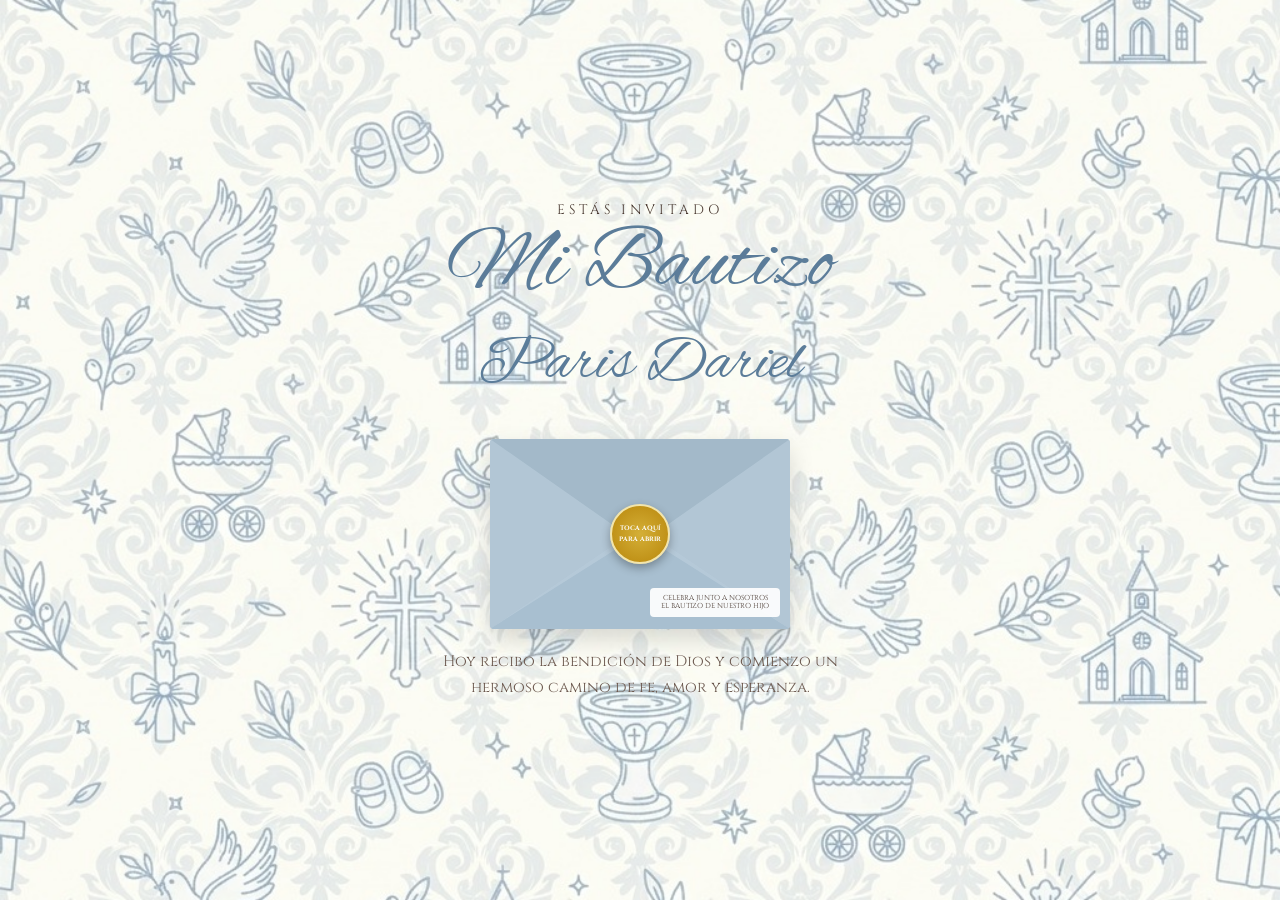
==== index.html @ 22ecd590 "Img" ====
<!DOCTYPE html>
<html lang="es">

<head>
    <meta charset="UTF-8">
    <meta name="viewport" content="width=device-width, initial-scale=1.0">

    <title>Invitación Bautizo - Paris Dariel</title>

    <link rel="stylesheet" href="https://unpkg.com/aos@next/dist/aos.css">

    <link rel="stylesheet" href="css/style.css">

    <link href="https://fonts.googleapis.com/css2?family=Alex+Brush&family=Cinzel:wght@400;600&display=swap"
        rel="stylesheet">
</head>

<body>

    <!-- PORTADA: SOBRE CERRADO EN CÓDIGO CSS -->
    <section id="pantalla-sobre" class="portada">

        <div class="contenedor-portada-cerrada">

            <p class="pequeno">
                ESTÁS INVITADO
            </p>

            <h1 class="titulo-script-lg">
                Mi Bautizo
            </h1>

            <h2 class="nombre-bebe-script">
                Paris Dariel
            </h2>

            <div class="sobre-css-container">

                <div class="sobre-cerrado-css">

                    <div class="solapa-superior-cerrada"></div>
                    <div class="solapa-izquierda"></div>
                    <div class="solapa-derecha"></div>
                    <div class="solapa-inferior"></div>

                    <div id="btnAbrirSello" class="sello-cera-css">

                        <span class="texto-sello">
                            TOCA AQUÍ<br>
                            PARA ABRIR
                        </span>

                    </div>

                    <div class="tarjeta-mensaje-mini">

                        <p>
                            CELEBRA JUNTO A NOSOTROS EL BAUTIZO DE NUESTRO HIJO
                        </p>

                    </div>

                </div>

            </div>

            <p class="frase">
                Hoy recibo la bendición de Dios y comienzo un hermoso camino de fe,
                amor y esperanza.
            </p>

        </div>

    </section>


    <!-- BOTONES FLOTANTES -->
    <div id="botones-flotantes" class="flotantes-container oculto">

        <button id="btnPlayFlotante" class="btn-flotante musica-btn">
            🔊
        </button>

        <a href="https://wa.me/526631249150?text=Hola,%20confirmo%20mi%20asistencia%20al%20bautizo%20de%20Paris%20Dariel"
            target="_blank"
            class="btn-flotante ws-btn"

            <img src="img/wsp.png" alt="WhatsApp" class="icono-whatsapp">


        </a>

    </div>


    <!-- CONTENIDO PRINCIPAL -->
    <main id="invitacion-contenido" class="oculto">


        <!-- SECCIÓN BIENVENIDA -->
        <section class="ventana bienvenida">

            <div class="contenido-ventana" data-aos="fade-up">

                <p class="subtitulo">
                    UN DÍA LLENO DE AMOR Y BENDICIONES
                </p>

                <h2 class="titulo-script">
                    ¡Mi Bautizo!
                </h2>

                <div class="foto-principal">

                    <img src="img/017.jpg" alt="Paris Dariel">

                </div>


                <!-- =====================================
                     NUEVA SECCIÓN: PAPÁS Y PADRINOS
                ====================================== -->

                <div class="familia-invitacion" data-aos="fade-up">

                    <p class="familia-encabezado">
                        EN COMPAÑÍA DE
                    </p>

                    <h3 class="familia-titulo">
                        Mis Papás
                    </h3>

                    <p class="familia-nombres">
                        Lesly García
                        <span>&</span>
                        Edgar Vazquez
                    </p>

                    <p class="familia-y">
                        Y DE
                    </p>

                    <h3 class="familia-titulo">
                        Mis Padrinos
                    </h3>

                    <p class="familia-nombres">
                        Andrea Montoya
                        <span>&</span>
                        Manuel Arellano
                    </p>

                    <div class="ornamento-dorado">
                        ✦
                    </div>

                </div>


                <!-- POEMA ORIGINAL -->
                <p class="poema-texto">

                    Señor, hoy me presento ante ti para ser bañado.
                    Con la gracia de tu amor, toma mi pequeño corazón
                    tomalo en tus benditas manos y jamás te separes de mí.

                </p>

            </div>

        </section>


        <!-- SECCIÓN CUENTA REGRESIVA -->
        <section class="ventana contador-seccion" data-aos="fade-up">

            <div class="contenido-ventana">

                <h2 class="titulo-script">
                    Cuenta regresiva
                </h2>

                <div id="countdown" class="timer">

                    <div>
                        <span id="days">00</span>
                        <small>DÍAS</small>
                    </div>

                    :

                    <div>
                        <span id="hours">00</span>
                        <small>HORAS</small>
                    </div>

                    :

                    <div>
                        <span id="minutes">00</span>
                        <small>MINUTOS</small>
                    </div>

                    :

                    <div>
                        <span id="seconds">00</span>
                        <small>SEGUNDOS</small>
                    </div>

                </div>


                <!-- TARJETA MENSAJE -->

                <div class="tarjeta-mensaje-punteada" data-aos="zoom-in">

                    <img src="img/tarjetahorizontal.jpg"
                        alt="Decoración"
                        class="img-mensaje-debajo">
                </div>

            </div>

        </section>


        <!-- DETALLES DEL EVENTO -->
        <section class="ventana evento">

            <div class="contenido-ventana">

                <p class="subtitulo">
                    ACOMPÁÑAME EN ESTE DÍA
                </p>

                <h2 class="titulo-script">
                    ✨ Detalles del evento
                </h2>


                <div class="detalles">


                    <!-- CEREMONIA -->

                    <div class="detalle" data-aos="fade-right">

                        <span>⛪</span>

                        <h3>
                            Ceremonia
                        </h3>

                        <p>
                            Parroquia de San Antonio de las Huertas<br>
                            02:00 PM
                        </p>

                        <a href="https://maps.app.goo.gl/Xb8QNn59E8UwnhWQ9"
                            target="_blank"
                            class="boton-sm">

                            Ver Ubicación

                        </a>

                    </div>


                    <!-- RECEPCIÓN -->

                    <div class="detalle" data-aos="fade-left">

                        <span>🥂</span>

                        <h3>
                            Recepción
                        </h3>

                        <p>
                            Salon Golden<br>
                            03:30 PM
                        </p>

                        <a href="https://maps.app.goo.gl/aA4DhUENw1uFmBGF7"
                            target="_blank"
                            class="boton-sm">

                            Ver Ubicación

                        </a>

                    </div>

                </div>

            </div>

        </section>


        <!-- RECUERDOS -->
        <section class="ventana recuerdos">

            <div class="tarjeta-punteada-carrusel" data-aos="zoom-in">

                <h2 class="titulo-script">
                    Recuerdos de Paris
                </h2>

                <div class="slider-container">

                    <button id="btnPrev" class="arrow-btn left">
                        ❮
                    </button>

                    <div class="slider-wrapper">

                        <img id="sliderImg"
                            src="img/001.jpg"
                            alt="Foto Recuerdo">

                    </div>

                    <button id="btnNext" class="arrow-btn right">
                        ❯
                    </button>

                </div>

                <p class="slider-caption">
                    Una vida llena de momentos hermosos.
                </p>

            </div>

        </section>


        <!-- CONFIRMACIÓN -->
        <section class="ventana confirmacion" data-aos="fade-up">

            <div class="contenido-ventana">

                <p class="subtitulo">
                    TU PRESENCIA ES MUY IMPORTANTE
                </p>

                <h2 class="titulo-script">
                    🤍 ¿Nos acompañas?
                </h2>

                <p>
                    Será un día muy especial, lleno de amor,
                    alegría y bendiciones.
                </p>

                <a href="https://wa.me/526631249150?text=Hola,%20confirmo%20mi%20asistencia%20al%20bautizo%20de%20Paris%20Dariel"
                    target="_blank"
                    class="boton whatsapp">

                    🤍 Confirmar asistencia

                </a>

            </div>

        </section>

    </main>


    <!-- MÚSICA -->
    <audio id="musica"
        src="musica/cancion.mp3"
        loop>
    </audio>


    <!-- AOS -->
    <script src="https://unpkg.com/aos@next/dist/aos.js"></script>


    <!-- JAVASCRIPT -->
    <script src="js/script.js"></script>

</body>

</html>
---- css/style.css ----
* {
    margin: 0;
    padding: 0;
    box-sizing: border-box;
}

html {
    scroll-behavior: smooth;
}

body {
    font-family: 'Cinzel', Georgia, serif;

    background: url("../img/016.jpg") center/cover no-repeat fixed;

    color: #4a3a32;

    line-height: 1.7;

    text-align: center;
}

.oculto {
    display: none !important;
}


/* =========================================
   PORTADA
========================================= */

.portada {
    min-height: 100vh;

    display: flex;

    justify-content: center;

    align-items: center;

    background: rgba(255, 255, 255, 0.2);

    padding: 30px 20px;

    transition: opacity 0.5s ease;
}

.contenedor-portada-cerrada {
    max-width: 450px;

    width: 100%;
}

.pequeno {
    font-size: 0.85rem;

    letter-spacing: 4px;

    color: #4a3a32;
}

.titulo-script-lg {
    font-family: 'Alex Brush', cursive;

    font-size: clamp(3.5rem, 8vw, 5.5rem);

    color: #5b7c99;

    font-weight: normal;

    line-height: 1;
}

.nombre-bebe-script {
    font-family: 'Alex Brush', cursive;

    font-size: clamp(2.5rem, 6vw, 4rem);

    color: #5b7c99;

    font-weight: normal;

    margin-bottom: 15px;
}

.frase {
    color: #6d5a50;

    font-size: 0.95rem;

    margin-top: 15px;
}


/* =========================================
   SOBRE EN CSS
========================================= */

.sobre-css-container {
    position: relative;

    width: 300px;

    height: 190px;

    margin: 20px auto;
}

.sobre-cerrado-css {
    position: relative;

    width: 100%;

    height: 100%;

    background-color: #b5c9d8;

    border-radius: 4px;

    box-shadow: 0 10px 25px rgba(0, 0, 0, 0.15);

    overflow: hidden;
}

.solapa-superior-cerrada {
    position: absolute;

    top: 0;
    left: 0;

    width: 0;
    height: 0;

    border-left: 150px solid transparent;
    border-right: 150px solid transparent;

    border-top: 105px solid #a3b9c9;

    z-index: 4;
}

.solapa-inferior {
    position: absolute;

    bottom: 0;
    left: 0;

    width: 0;
    height: 0;

    border-left: 150px solid transparent;
    border-right: 150px solid transparent;

    border-bottom: 95px solid #a8bfd0;

    z-index: 3;
}

.solapa-izquierda {
    position: absolute;

    top: 0;
    left: 0;

    width: 0;
    height: 0;

    border-top: 95px solid transparent;
    border-bottom: 95px solid transparent;

    border-left: 140px solid #b2c6d5;

    z-index: 2;
}

.solapa-derecha {
    position: absolute;

    top: 0;
    right: 0;

    width: 0;
    height: 0;

    border-top: 95px solid transparent;
    border-bottom: 95px solid transparent;

    border-right: 140px solid #b2c6d5;

    z-index: 2;
}

.sello-cera-css {
    position: absolute;

    top: 50%;
    left: 50%;

    transform: translate(-50%, -50%);

    width: 60px;
    height: 60px;

    background: radial-gradient(
        circle,
        #d4af37 0%,
        #b8860b 100%
    );

    border-radius: 50%;

    border: 2px solid #f3e5ab;

    box-shadow: 0 4px 10px rgba(0, 0, 0, 0.3);

    display: flex;

    justify-content: center;

    align-items: center;

    cursor: pointer;

    z-index: 10;
}

.texto-sello {
    font-size: 0.4rem;

    color: #ffffff;

    font-weight: bold;
}

.tarjeta-mensaje-mini {
    position: absolute;

    bottom: 12px;
    right: 10px;

    background: rgba(255, 255, 255, 0.92);

    padding: 6px 8px;

    border-radius: 4px;

    max-width: 130px;

    font-size: 0.45rem;

    line-height: 1.2;

    z-index: 5;
}


/* =========================================
   BOTONES FLOTANTES
========================================= */

.flotantes-container {
    position: fixed;

    bottom: 20px;
    right: 20px;

    display: flex;

    flex-direction: column;

    gap: 12px;

    z-index: 999;
}

.btn-flotante {
    width: 50px;
    height: 50px;

    border-radius: 50%;

    border: none;

    box-shadow: 0 4px 12px rgba(0, 0, 0, 0.2);

    display: flex;

    justify-content: center;

    align-items: center;

    font-size: 1.4rem;

    cursor: pointer;

    text-decoration: none;
}

.musica-btn {
    background: #fce4ec;

    color: #d81b60;
}

.ws-btn {
    background: #e8f5e9;

    color: #2e7d32;
}


/* =========================================
   SECCIONES
========================================= */

main {
    padding-bottom: 60px;
}

.ventana {
    min-height: 100vh;

    padding: 60px 20px;

    display: flex;

    justify-content: center;

    align-items: center;
}

.contenido-ventana {
    max-width: 800px;

    width: 100%;

    background: rgba(255, 255, 255, 0.85);

    padding: 30px 20px;

    border-radius: 20px;

    box-shadow: 0 8px 25px rgba(0, 0, 0, 0.05);
}

.subtitulo {
    font-size: 0.8rem;

    letter-spacing: 3px;

    color: #765848;
}

.titulo-script {
    font-family: 'Alex Brush', cursive;

    font-size: clamp(2.5rem, 5vw, 4rem);

    color: #60483d;

    font-weight: normal;
}


/* =========================================
   FOTO PRINCIPAL
========================================= */

.foto-principal {
    width: 220px;
    height: 220px;

    margin: 20px auto;

    border-radius: 50%;

    overflow: hidden;

    border: 6px solid #ffffff;

    box-shadow: 0 8px 25px rgba(0, 0, 0, 0.15);
}

.foto-principal img {
    width: 100%;
    height: 100%;

    object-fit: cover;
}


/* =========================================
   NUEVA SECCIÓN
   PAPÁS Y PADRINOS
========================================= */

.familia-invitacion {
    position: relative;

    max-width: 520px;

    margin: 35px auto 25px;

    padding: 35px 25px 30px;

    background: linear-gradient(
        135deg,
        rgba(246, 249, 250, 0.96),
        rgba(255, 255, 255, 0.98)
    );

    border: 1px solid rgba(160, 178, 188, 0.35);

    box-shadow:
        0 8px 25px rgba(80, 100, 110, 0.08);

    overflow: hidden;
}


/* MARCO INTERIOR */

.familia-invitacion::before {
    content: "";

    position: absolute;

    inset: 10px;

    border: 1px solid rgba(180, 153, 88, 0.25);

    pointer-events: none;
}


/* DECORACIÓN */

.familia-invitacion::after {
    content: "❧";

    position: absolute;

    left: 8px;
    top: 10px;

    font-size: 45px;

    color: #a9bbc4;

    opacity: 0.25;

    transform: rotate(-25deg);
}


/* ENCABEZADO */

.familia-encabezado {
    position: relative;

    z-index: 2;

    font-family: 'Cinzel', serif;

    font-size: 0.72rem;

    letter-spacing: 4px;

    color: #78909c;

    margin-bottom: 8px;
}


/* TÍTULOS */

.familia-titulo {
    position: relative;

    z-index: 2;

    font-family: 'Alex Brush', cursive;

    font-size: clamp(2.6rem, 7vw, 3.8rem);

    font-weight: normal;

    line-height: 1;

    color: #7895a3;

    margin: 3px 0 10px;
}


/* NOMBRES */

.familia-nombres {
    position: relative;

    z-index: 2;

    font-family: 'Cinzel', serif;

    font-size: 0.9rem;

    letter-spacing: 1px;

    line-height: 1.8;

    color: #687d87;

    margin: 0 auto;
}


/* & */

.familia-nombres span {
    display: inline-block;

    margin: 0 8px;

    font-family: 'Alex Brush', cursive;

    font-size: 1.5rem;

    color: #b08b45;
}


/* Y DE */

.familia-y {
    position: relative;

    z-index: 2;

    font-family: 'Cinzel', serif;

    font-size: 0.65rem;

    letter-spacing: 3px;

    color: #899aa2;

    margin: 25px 0 5px;
}


/* ORNAMENTO */

.ornamento-dorado {
    position: relative;

    z-index: 2;

    margin-top: 20px;

    font-size: 1.3rem;

    color: #b08b45;

    opacity: 0.75;
}


/* =========================================
   POEMA
========================================= */

.poema-texto {
    margin-top: 20px;

    font-size: 1rem;

    color: #6d5a50;
}


/* =========================================
   CUENTA REGRESIVA
========================================= */

.tarjeta-mensaje-punteada {
    border: 2px dashed #b2dfdb;

    background: #ffffff;

    border-radius: 20px;

    padding: 25px 20px;

    max-width: 450px;

    margin: 25px auto 0 auto;
}

.img-mensaje-debajo {
    width: 100%;

    max-width: 500px;
    

    margin-bottom: 15px;
}

.timer {
    display: flex;

    justify-content: center;

    gap: 15px;

    font-size: 1.8rem;

    margin: 20px 0;

    color: #60483d;
}

.timer small {
    display: block;

    font-size: 0.6rem;
}


/* =========================================
   DETALLES
========================================= */

.detalles {
    display: grid;

    grid-template-columns:
        repeat(
            auto-fit,
            minmax(220px, 1fr)
        );

    gap: 20px;

    margin-top: 30px;
}

.detalle {
    background: #ffffff;

    padding: 30px 15px;

    border-radius: 15px;

    box-shadow: 0 5px 15px rgba(0, 0, 0, 0.05);
}

.detalle span {
    font-size: 2rem;

    display: block;

    margin-bottom: 5px;
}

.boton-sm,
.boton {
    display: inline-block;

    text-decoration: none;

    background: #81b5f9;

    color: white;

    padding: 10px 20px;

    border-radius: 30px;

    font-size: 0.8rem;

    margin-top: 10px;
}


/* =========================================
   CARRUSEL
========================================= */

.tarjeta-punteada-carrusel {
    border: 2px dashed #b2dfdb;

    background: rgba(255, 255, 255, 0.9);

    border-radius: 25px;

    padding: 30px 15px;

    max-width: 450px;

    width: 100%;

    margin: 0 auto;
}

.slider-container {
    position: relative;

    display: flex;

    align-items: center;

    justify-content: center;

    margin: 20px 0;
}

.slider-wrapper {
    width: 100%;

    height: 300px;

    background: #ffffff;

    border-radius: 20px;

    overflow: hidden;

    box-shadow: 0 5px 15px rgba(0, 0, 0, 0.08);
}

.slider-wrapper img {
    width: 100%;

    height: 100%;

    object-fit: contain;

    display: block;
}

.arrow-btn {
    position: absolute;

    top: 50%;

    transform: translateY(-50%);

    background: rgba(255, 255, 255, 0.85);

    color: #00796b;

    border: none;

    width: 38px;

    height: 38px;

    border-radius: 50%;

    font-size: 1.1rem;

    cursor: pointer;

    z-index: 10;
}

.arrow-btn.left {
    left: 10px;
}

.arrow-btn.right {
    right: 10px;
}

.slider-caption {
    font-size: 0.85rem;

    color: #004d40;

    margin-top: 10px;
}


/* =========================================
   WHATSAPP
========================================= */

.whatsapp {
    background: #728c6d;

    padding: 14px 28px;

    font-size: 0.95rem;
}
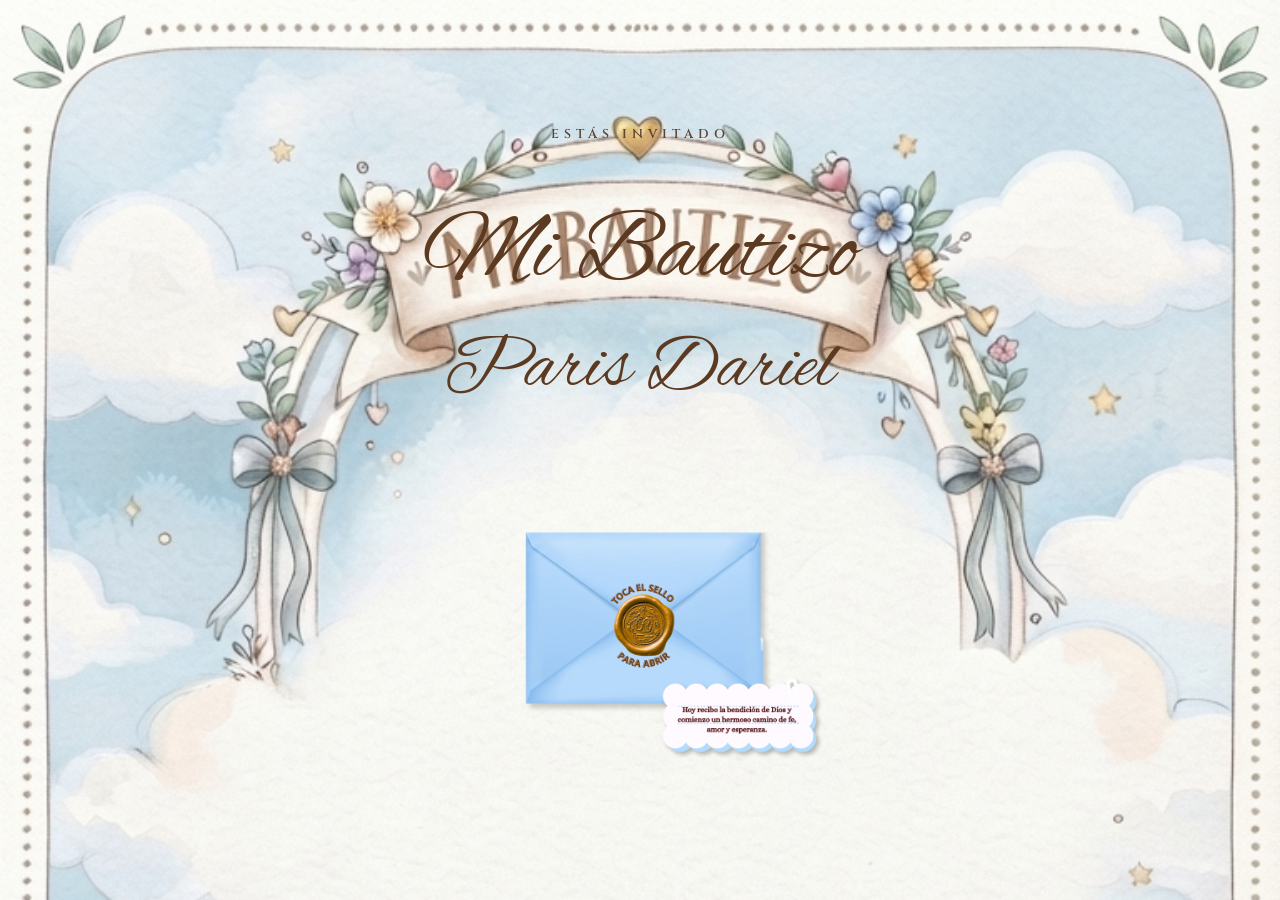
==== commit 97ad20a7: "Ultimos cambios" ====
--- a/index.html
+++ b/index.html
@@ -4,385 +4,205 @@
 <head>
     <meta charset="UTF-8">
     <meta name="viewport" content="width=device-width, initial-scale=1.0">
-
     <title>Invitación Bautizo - Paris Dariel</title>
 
     <link rel="stylesheet" href="https://unpkg.com/aos@next/dist/aos.css">
-
     <link rel="stylesheet" href="css/style.css">
-
-    <link href="https://fonts.googleapis.com/css2?family=Alex+Brush&family=Cinzel:wght@400;600&display=swap"
-        rel="stylesheet">
+    <link href="https://fonts.googleapis.com/css2?family=Alex+Brush&family=Cinzel:wght@400;600&display=swap" rel="stylesheet">
 </head>
 
 <body>
 
-    <!-- PORTADA: SOBRE CERRADO EN CÓDIGO CSS -->
+    <!-- PORTADA: SOBRE CERRADO EN IMAGEN (AL TOCAR LA IMAGEN SE ABRE) -->
     <section id="pantalla-sobre" class="portada">
-
         <div class="contenedor-portada-cerrada">
-
-            <p class="pequeno">
-                ESTÁS INVITADO
-            </p>
-
-            <h1 class="titulo-script-lg">
-                Mi Bautizo
-            </h1>
-
-            <h2 class="nombre-bebe-script">
-                Paris Dariel
-            </h2>
-
-            <div class="sobre-css-container">
-
-                <div class="sobre-cerrado-css">
-
-                    <div class="solapa-superior-cerrada"></div>
-                    <div class="solapa-izquierda"></div>
-                    <div class="solapa-derecha"></div>
-                    <div class="solapa-inferior"></div>
-
-                    <div id="btnAbrirSello" class="sello-cera-css">
-
-                        <span class="texto-sello">
-                            TOCA AQUÍ<br>
-                            PARA ABRIR
-                        </span>
-
-                    </div>
-
-                    <div class="tarjeta-mensaje-mini">
-
-                        <p>
-                            CELEBRA JUNTO A NOSOTROS EL BAUTIZO DE NUESTRO HIJO
-                        </p>
-
-                    </div>
-
-                </div>
-
-            </div>
-
-            <p class="frase">
-                Hoy recibo la bendición de Dios y comienzo un hermoso camino de fe,
-                amor y esperanza.
-            </p>
-
+            <p class="pequeno">ESTÁS INVITADO</p>
+            <h1 class="titulo-script-lg">Mi Bautizo</h1>
+            <h2 class="nombre-bebe-script">Paris Dariel</h2>
+
+            <div class="sobre-img-container">
+                <img id="btnAbrirSello" src="img/sobrecerrado.png" alt="Sobre Cerrado" class="img-sobre-cerrado btn-sobre-click">
+            </div>
         </div>
-
     </section>
 
 
     <!-- BOTONES FLOTANTES -->
     <div id="botones-flotantes" class="flotantes-container oculto">
-
-        <button id="btnPlayFlotante" class="btn-flotante musica-btn">
-            🔊
-        </button>
+        <button id="btnPlayFlotante" class="btn-flotante musica-btn">🔊</button>
 
         <a href="https://wa.me/526631249150?text=Hola,%20confirmo%20mi%20asistencia%20al%20bautizo%20de%20Paris%20Dariel"
-            target="_blank"
-            class="btn-flotante ws-btn"
-
+           target="_blank" 
+           class="btn-flotante ws-btn">
             <img src="img/wsp.png" alt="WhatsApp" class="icono-whatsapp">
-
-
         </a>
-
     </div>
 
 
     <!-- CONTENIDO PRINCIPAL -->
     <main id="invitacion-contenido" class="oculto">
 
-
-        <!-- SECCIÓN BIENVENIDA -->
+        <!-- SECCIÓN BIENVENIDA (MONTADA SOBRE SOBRE ABIERTO) -->
         <section class="ventana bienvenida">
-
+            <div class="contenedor-sobre-abierto">
+                <img src="img/sobreabierto.png" alt="Sobre Abierto" class="img-sobre-fondo">
+
+                <div class="contenido-tarjeta-sobre" data-aos="fade-up">
+                    
+                    <!-- BIENVENIDA Y FOTO -->
+                    <p class="subtitulo">UN DÍA LLENO DE AMOR Y BENDICIONES</p>
+                    <h2 class="titulo-script">¡Mi Bautizo!</h2>
+
+                    <div class="foto-principal">
+                        <img src="img/017.jpg" alt="Paris Dariel">
+                    </div>
+
+                    <!-- POEMA DEBAJO DE LA TARJETA -->
+                    <p class="poema-texto">
+                        SEÑOR, HOY ME PRESENTO ANTE TI PARA SER BAÑADO. CON LA GRACIA DE TU AMOR, 
+                        TOMA MI PEQUEÑO CORAZÓN, TÓMALO EN TUS BENDITAS MANOS Y JAMÁS TE SEPARES DE MÍ.
+                    </p>
+
+                </div>
+            </div>
+        </section>
+
+        <!-- SECCIÓN CUENTA REGRESIVA Y TARJETA HORIZONTAL -->
+        <section class="ventana contador-seccion">
             <div class="contenido-ventana" data-aos="fade-up">
-
-                <p class="subtitulo">
-                    UN DÍA LLENO DE AMOR Y BENDICIONES
-                </p>
-
-                <h2 class="titulo-script">
-                    ¡Mi Bautizo!
-                </h2>
-
-                <div class="foto-principal">
-
-                    <img src="img/017.jpg" alt="Paris Dariel">
-
-                </div>
-
-
-                <!-- =====================================
-                     NUEVA SECCIÓN: PAPÁS Y PADRINOS
-                ====================================== -->
-
-                <div class="familia-invitacion" data-aos="fade-up">
-
-                    <p class="familia-encabezado">
-                        EN COMPAÑÍA DE
-                    </p>
-
-                    <h3 class="familia-titulo">
-                        Mis Papás
-                    </h3>
-
-                    <p class="familia-nombres">
-                        Lesly García
-                        <span>&</span>
-                        Edgar Vazquez
-                    </p>
-
-                    <p class="familia-y">
-                        Y DE
-                    </p>
-
-                    <h3 class="familia-titulo">
-                        Mis Padrinos
-                    </h3>
-
-                    <p class="familia-nombres">
-                        Andrea Montoya
-                        <span>&</span>
-                        Manuel Arellano
-                    </p>
-
-                    <div class="ornamento-dorado">
-                        ✦
-                    </div>
-
-                </div>
-
-
-                <!-- POEMA ORIGINAL -->
-                <p class="poema-texto">
-
-                    Señor, hoy me presento ante ti para ser bañado.
-                    Con la gracia de tu amor, toma mi pequeño corazón
-                    tomalo en tus benditas manos y jamás te separes de mí.
-
-                </p>
-
-            </div>
-
-        </section>
-
-
-        <!-- SECCIÓN CUENTA REGRESIVA -->
-        <section class="ventana contador-seccion" data-aos="fade-up">
-
-            <div class="contenido-ventana">
-
-                <h2 class="titulo-script">
-                    Cuenta regresiva
-                </h2>
+                <h2 class="titulo-script">Cuenta regresiva</h2>
+                <p class="fecha-evento-sub">10 DE OCTUBRE DE 2026</p>
 
                 <div id="countdown" class="timer">
-
                     <div>
                         <span id="days">00</span>
                         <small>DÍAS</small>
                     </div>
-
                     :
-
                     <div>
                         <span id="hours">00</span>
                         <small>HORAS</small>
                     </div>
-
                     :
-
                     <div>
                         <span id="minutes">00</span>
                         <small>MINUTOS</small>
                     </div>
-
                     :
-
                     <div>
                         <span id="seconds">00</span>
                         <small>SEGUNDOS</small>
                     </div>
-
-                </div>
-
-
-                <!-- TARJETA MENSAJE -->
-
+                </div>
+
+                <!-- TARJETA MENSAJE CON LA IMAGEN HORIZONTAL -->
                 <div class="tarjeta-mensaje-punteada" data-aos="zoom-in">
-
-                    <img src="img/tarjetahorizontal.jpg"
-                        alt="Decoración"
-                        class="img-mensaje-debajo">
-                </div>
-
-            </div>
-
-        </section>
-
-
-        <!-- DETALLES DEL EVENTO -->
+                    <img src="img/Tarjetahorizontal.jpg" alt="Decoración" class="img-mensaje-debajo">
+                    <p class="texto-debajo-tarjeta">¡HOY CELEBRAMOS EL BAUTIZO DE PARIS DARIEL! ✨</p>
+                </div>
+            </div>
+        </section>
+
+        <!-- SECCIÓN DETALLES DEL EVENTO -->
         <section class="ventana evento">
-
-            <div class="contenido-ventana">
-
-                <p class="subtitulo">
-                    ACOMPÁÑAME EN ESTE DÍA
-                </p>
-
-                <h2 class="titulo-script">
-                    ✨ Detalles del evento
-                </h2>
-
-
-                <div class="detalles">
-
-
-                    <!-- CEREMONIA -->
-
-                    <div class="detalle" data-aos="fade-right">
-
-                        <span>⛪</span>
-
-                        <h3>
-                            Ceremonia
-                        </h3>
-
-                        <p>
-                            Parroquia de San Antonio de las Huertas<br>
-                            02:00 PM
-                        </p>
-
-                        <a href="https://maps.app.goo.gl/Xb8QNn59E8UwnhWQ9"
-                            target="_blank"
-                            class="boton-sm">
-
-                            Ver Ubicación
-
-                        </a>
-
-                    </div>
-
-
-                    <!-- RECEPCIÓN -->
-
-                    <div class="detalle" data-aos="fade-left">
-
-                        <span>🥂</span>
-
-                        <h3>
-                            Recepción
-                        </h3>
-
-                        <p>
-                            Salon Golden<br>
-                            03:30 PM
-                        </p>
-
-                        <a href="https://maps.app.goo.gl/aA4DhUENw1uFmBGF7"
-                            target="_blank"
-                            class="boton-sm">
-
-                            Ver Ubicación
-
-                        </a>
-
-                    </div>
-
-                </div>
-
-            </div>
-
-        </section>
-
+            <div class="contenido-ventana" data-aos="fade-up">
+                <h2 class="titulo-script">Detalles del evento</h2>
+
+                <div class="tarjetas-container-carrusel">
+                    <img src="img/caballo1.png" alt="Caballo Carrusel 1" class="caballo-decorativo caballo-izq">
+
+                    <a href="https://maps.app.goo.gl/Xb8QNn59E8UwnhWQ9" target="_blank" class="tarjeta-link tarjeta-ceremonia">
+                        <img src="img/ceremonia.png" alt="Ceremonia">
+                    </a>
+
+                    <a href="https://maps.app.goo.gl/aA4DhUENw1uFmBGF7" target="_blank" class="tarjeta-link tarjeta-recepcion">
+                        <img src="img/recepcion.png" alt="Recepción">
+                    </a>
+
+                    <img src="img/caballo2.png" alt="Caballo Carrusel 2" class="caballo-decorativo caballo-der">
+                </div>
+            </div>
+        </section>
+
+        <!-- SECCIÓN: PAPÁS Y PADRINOS -->
+                    <div class="familia-invitacion">
+                        <p class="familia-encabezado">EN COMPAÑÍA DE</p>
+                        <h3 class="familia-titulo">Mi Mami</h3>
+                        
+                        <div class="foto-familiar-circulo foto-papas">
+                            <img src="img/mama.jpg" alt="Mi Mami">
+                        </div>
+                        
+                        <p class="familia-nombres">Naomi Fernanda Pérez Torres</p>
+
+                        <div class="ornamento-dorado-top">✦</div>
+
+                        <p class="familia-y">Y DE</p>
+                        <h3 class="familia-titulo">Mis Padrinos</h3>
+
+                        <div class="padrinos-grid">
+                            <!-- MADRINA -->
+                            <div class="padrino-col">
+                                <div class="foto-familiar-circulo">
+                                    <img src="img/madrina.jpg" alt="Itzel Yaksi Torres Ramírez">
+                                </div>
+                                <p class="familia-nombres-col">Itzel Yaksi Torres Ramírez</p>
+                            </div>
+
+                            <!-- AMPERSAND CENTRAL -->
+                            <div class="ampersand-col">&</div>
+
+                            <!-- PADRINO -->
+                            <div class="padrino-col">
+                                <div class="foto-familiar-circulo">
+                                    <img src="img/padrino.jpg" alt="Adair Axel Pérez Torres">
+                                </div>
+                                <p class="familia-nombres-col">Adair Axel Pérez Torres</p>
+                            </div>
+                        </div>
+
+                        <div class="ornamento-dorado">✦</div>
+                    </div>
 
         <!-- RECUERDOS -->
         <section class="ventana recuerdos">
-
             <div class="tarjeta-punteada-carrusel" data-aos="zoom-in">
-
-                <h2 class="titulo-script">
-                    Recuerdos de Paris
-                </h2>
+                <h2 class="titulo-script">Recuerdos de Paris</h2>
 
                 <div class="slider-container">
-
-                    <button id="btnPrev" class="arrow-btn left">
-                        ❮
-                    </button>
-
+                    <button id="btnPrev" class="arrow-btn left">❮</button>
                     <div class="slider-wrapper">
-
-                        <img id="sliderImg"
-                            src="img/001.jpg"
-                            alt="Foto Recuerdo">
-
-                    </div>
-
-                    <button id="btnNext" class="arrow-btn right">
-                        ❯
-                    </button>
-
-                </div>
-
-                <p class="slider-caption">
-                    Una vida llena de momentos hermosos.
-                </p>
-
-            </div>
-
-        </section>
-
+                        <img id="sliderImg" src="img/002.jpg" alt="Foto Recuerdo">
+                    </div>
+                    <button id="btnNext" class="arrow-btn right">❯</button>
+                </div>
+
+                <p class="slider-caption">UNA VIDA LLENA DE MOMENTOS HERMOSOS.</p>
+            </div>
+        </section>
 
         <!-- CONFIRMACIÓN -->
         <section class="ventana confirmacion" data-aos="fade-up">
-
             <div class="contenido-ventana">
-
-                <p class="subtitulo">
-                    TU PRESENCIA ES MUY IMPORTANTE
-                </p>
-
-                <h2 class="titulo-script">
-                    🤍 ¿Nos acompañas?
-                </h2>
-
-                <p>
-                    Será un día muy especial, lleno de amor,
-                    alegría y bendiciones.
-                </p>
+                <p class="subtitulo">TU PRESENCIA ES MUY IMPORTANTE</p>
+                <h2 class="titulo-script">🤍 ¿Nos acompañas?</h2>
+                <p>SERÁ UN DÍA MUY ESPECIAL, LLENO DE AMOR, ALEGRÍA Y BENDICIONES.</p>
 
                 <a href="https://wa.me/526631249150?text=Hola,%20confirmo%20mi%20asistencia%20al%20bautizo%20de%20Paris%20Dariel"
-                    target="_blank"
-                    class="boton whatsapp">
-
-                    🤍 Confirmar asistencia
-
+                   target="_blank" class="boton whatsapp">
+                    🤍 CONFIRMAR ASISTENCIA
                 </a>
-
-            </div>
-
+            </div>
         </section>
 
     </main>
 
-
     <!-- MÚSICA -->
-    <audio id="musica"
-        src="musica/cancion.mp3"
-        loop>
-    </audio>
-
+    <audio id="musica" src="musica/cancion.mp3" loop></audio>
 
     <!-- AOS -->
     <script src="https://unpkg.com/aos@next/dist/aos.js"></script>
 
-
     <!-- JAVASCRIPT -->
     <script src="js/script.js"></script>
 
--- a/css/style.css
+++ b/css/style.css
@@ -8,15 +8,15 @@
     scroll-behavior: smooth;
 }
 
+/* =========================================
+   ESTILOS GENERALES Y FONDO
+========================================= */
+
 body {
     font-family: 'Cinzel', Georgia, serif;
-
-    background: url("../img/016.jpg") center/cover no-repeat fixed;
-
-    color: #4a3a32;
-
+    background: url("../img/fondo.jpg") top center / 100% auto repeat-y fixed;
+    color: #5c4535;
     line-height: 1.7;
-
     text-align: center;
 }
 
@@ -24,771 +24,527 @@
     display: none !important;
 }
 
-
-/* =========================================
-   PORTADA
+/* =========================================
+   PORTADA Y SOBRE CERRADO
 ========================================= */
 
 .portada {
     min-height: 100vh;
-
-    display: flex;
-
+    display: flex;
     justify-content: center;
-
-    align-items: center;
-
-    background: rgba(255, 255, 255, 0.2);
-
-    padding: 30px 20px;
-
-    transition: opacity 0.5s ease;
+    align-items: center;
+    padding: 20px 15px;
 }
 
 .contenedor-portada-cerrada {
     max-width: 450px;
-
-    width: 100%;
+    width: 100%;
+    display: flex;
+    flex-direction: column;
+    align-items: center;
+    text-align: center;
+    background: transparent; 
+    padding: 0;
+    border: none;
+    box-shadow: none;
 }
 
 .pequeno {
-    font-size: 0.85rem;
-
-    letter-spacing: 4px;
-
-    color: #4a3a32;
+    font-size: 0.80rem;
+    letter-spacing: 5px;
+    color: #5c4535;
+    font-weight: 600;
+    margin-bottom: 60px;
+    
 }
 
 .titulo-script-lg {
     font-family: 'Alex Brush', cursive;
-
-    font-size: clamp(3.5rem, 8vw, 5.5rem);
-
-    color: #5b7c99;
-
+    font-size: clamp(4.5rem, 12vw, 6.2rem);
+    color: #5c3a21;
     font-weight: normal;
-
     line-height: 1;
+    margin: 0;
 }
 
 .nombre-bebe-script {
     font-family: 'Alex Brush', cursive;
-
-    font-size: clamp(2.5rem, 6vw, 4rem);
-
-    color: #5b7c99;
-
+    font-size: clamp(3.2rem, 10vw, 4.8rem);
+    color: #5c3a21;
     font-weight: normal;
-
-    margin-bottom: 15px;
-}
-
-.frase {
-    color: #6d5a50;
-
-    font-size: 0.95rem;
-
-    margin-top: 15px;
-}
-
-
-/* =========================================
-   SOBRE EN CSS
-========================================= */
-
-.sobre-css-container {
+    margin-top: 0px;
+    margin-bottom: 140px;
+}
+
+/* CONTENEDOR DE LA IMAGEN COMPLETA DEL SOBRE */
+.sobre-img-container {
     position: relative;
-
-    width: 300px;
-
-    height: 190px;
-
-    margin: 20px auto;
-}
-
-.sobre-cerrado-css {
-    position: relative;
-
-    width: 100%;
-
-    height: 100%;
-
-    background-color: #b5c9d8;
-
-    border-radius: 4px;
-
-    box-shadow: 0 10px 25px rgba(0, 0, 0, 0.15);
-
-    overflow: hidden;
-}
-
-.solapa-superior-cerrada {
-    position: absolute;
-
-    top: 0;
-    left: 0;
-
-    width: 0;
-    height: 0;
-
-    border-left: 150px solid transparent;
-    border-right: 150px solid transparent;
-
-    border-top: 105px solid #a3b9c9;
-
-    z-index: 4;
-}
-
-.solapa-inferior {
-    position: absolute;
-
-    bottom: 0;
-    left: 0;
-
-    width: 0;
-    height: 0;
-
-    border-left: 150px solid transparent;
-    border-right: 150px solid transparent;
-
-    border-bottom: 95px solid #a8bfd0;
-
-    z-index: 3;
-}
-
-.solapa-izquierda {
-    position: absolute;
-
-    top: 0;
-    left: 0;
-
-    width: 0;
-    height: 0;
-
-    border-top: 95px solid transparent;
-    border-bottom: 95px solid transparent;
-
-    border-left: 140px solid #b2c6d5;
-
-    z-index: 2;
-}
-
-.solapa-derecha {
-    position: absolute;
-
-    top: 0;
-    right: 0;
-
-    width: 0;
-    height: 0;
-
-    border-top: 95px solid transparent;
-    border-bottom: 95px solid transparent;
-
-    border-right: 140px solid #b2c6d5;
-
-    z-index: 2;
-}
-
-.sello-cera-css {
-    position: absolute;
-
-    top: 50%;
-    left: 50%;
-
-    transform: translate(-50%, -50%);
-
-    width: 60px;
-    height: 60px;
-
-    background: radial-gradient(
-        circle,
-        #d4af37 0%,
-        #b8860b 100%
-    );
-
-    border-radius: 50%;
-
-    border: 2px solid #f3e5ab;
-
-    box-shadow: 0 4px 10px rgba(0, 0, 0, 0.3);
-
-    display: flex;
-
-    justify-content: center;
-
-    align-items: center;
-
+    width: 100%;
+    max-width: 420px; /* Tamaño ideal para lucir el sobre junto con su nube */
+    margin: -100px auto 0 auto;
+}
+
+.img-sobre-cerrado {
+    width: 100%;
+    height: auto;
+    display: block;
+    margin: 0 auto;
+}
+
+.btn-sobre-click {
     cursor: pointer;
-
-    z-index: 10;
-}
-
-.texto-sello {
-    font-size: 0.4rem;
-
-    color: #ffffff;
-
-    font-weight: bold;
-}
-
-.tarjeta-mensaje-mini {
-    position: absolute;
-
-    bottom: 12px;
-    right: 10px;
-
-    background: rgba(255, 255, 255, 0.92);
-
-    padding: 6px 8px;
-
-    border-radius: 4px;
-
-    max-width: 130px;
-
-    font-size: 0.45rem;
-
-    line-height: 1.2;
-
-    z-index: 5;
-}
-
-
-/* =========================================
-   BOTONES FLOTANTES
+    transition: transform 0.3s ease;
+}
+
+.btn-sobre-click:hover {
+    transform: scale(1.02);
+}
+
+/* =========================================
+   BOTONES FLOTANTES Y WHATSAPP
 ========================================= */
 
 .flotantes-container {
     position: fixed;
-
     bottom: 20px;
     right: 20px;
-
-    display: flex;
-
+    display: flex;
     flex-direction: column;
-
     gap: 12px;
-
     z-index: 999;
 }
 
 .btn-flotante {
     width: 50px;
     height: 50px;
-
     border-radius: 50%;
-
     border: none;
-
     box-shadow: 0 4px 12px rgba(0, 0, 0, 0.2);
-
-    display: flex;
-
+    display: flex;
     justify-content: center;
-
-    align-items: center;
-
+    align-items: center;
     font-size: 1.4rem;
-
     cursor: pointer;
-
     text-decoration: none;
 }
 
 .musica-btn {
-    background: #fce4ec;
-
-    color: #d81b60;
+    background: #fdf5ea;
+    color: #8c6339;
 }
 
 .ws-btn {
     background: #e8f5e9;
-
     color: #2e7d32;
 }
 
-
-/* =========================================
-   SECCIONES
+.icono-whatsapp {
+    width: 60%;
+    height: 60%;
+    object-fit: contain;
+    display: block;
+}
+
+/* =========================================
+   SECCIONES Y TARJETAS PRINCIPALES
 ========================================= */
 
 main {
-    padding-bottom: 60px;
+    padding-bottom: 40px;
 }
 
 .ventana {
-    min-height: 100vh;
-
-    padding: 60px 20px;
-
-    display: flex;
-
+    min-height: auto;
+    padding: 15px 10px;
+    display: flex;
     justify-content: center;
-
     align-items: center;
 }
 
 .contenido-ventana {
-    max-width: 800px;
-
-    width: 100%;
-
-    background: rgba(255, 255, 255, 0.85);
-
-    padding: 30px 20px;
-
+    max-width: 480px;
+    width: 100%;
+    background: rgba(255, 253, 249, 0.94);
+    padding: 25px 18px;
     border-radius: 20px;
-
-    box-shadow: 0 8px 25px rgba(0, 0, 0, 0.05);
+    border: 1px solid rgba(197, 180, 152, 0.4);
+    box-shadow: 0 8px 25px rgba(60, 45, 35, 0.08);
 }
 
 .subtitulo {
-    font-size: 0.8rem;
-
+    font-size: 0.7rem;
     letter-spacing: 3px;
-
-    color: #765848;
+    color: #7a5c48;
+    margin-top: 40px;
+    font-weight: 600;
 }
 
 .titulo-script {
     font-family: 'Alex Brush', cursive;
-
     font-size: clamp(2.5rem, 5vw, 4rem);
-
-    color: #60483d;
-
+    color: #5c3a21;
     font-weight: normal;
 }
 
-
-/* =========================================
-   FOTO PRINCIPAL
-========================================= */
-
 .foto-principal {
-    width: 220px;
-    height: 220px;
-
-    margin: 20px auto;
-
+    width: 200px;
+    height: 200px;
+    margin: 5px auto;
     border-radius: 50%;
-
     overflow: hidden;
-
     border: 6px solid #ffffff;
-
-    box-shadow: 0 8px 25px rgba(0, 0, 0, 0.15);
+    box-shadow: 0 8px 25px rgba(60, 45, 35, 0.15);
 }
 
 .foto-principal img {
     width: 100%;
     height: 100%;
-
     object-fit: cover;
 }
 
-
-/* =========================================
-   NUEVA SECCIÓN
-   PAPÁS Y PADRINOS
+/* =========================================
+   SOBRE ABIERTO Y CARTA DE BIENVENIDA
+========================================= */
+
+.contenedor-sobre-abierto {
+    position: relative;
+    max-width: 480px;
+    width: 100%;
+    margin: 0 auto;
+}
+
+.img-sobre-fondo {
+    position: absolute;
+    top: 0;
+    left: 0;
+    width: 100%;
+    height: 100%;
+    object-fit: cover;
+    z-index: 1;
+}
+
+.contenido-tarjeta-sobre {
+    position: relative;
+    z-index: 2;
+    padding: 30px 20px;
+}
+
+/* =========================================
+   TARJETA PAPÁS Y PADRINOS CON FOTOS
 ========================================= */
 
 .familia-invitacion {
     position: relative;
-
-    max-width: 520px;
-
-    margin: 35px auto 25px;
-
-    padding: 35px 25px 30px;
-
-    background: linear-gradient(
-        135deg,
-        rgba(246, 249, 250, 0.96),
-        rgba(255, 255, 255, 0.98)
-    );
-
-    border: 1px solid rgba(160, 178, 188, 0.35);
-
-    box-shadow:
-        0 8px 25px rgba(80, 100, 110, 0.08);
-
-    overflow: hidden;
-}
-
-
-/* MARCO INTERIOR */
+    max-width: 440px;
+    margin: 15px auto;
+    padding: 30px 15px;
+    background: #ffffff;
+    border: 1px solid #c5b498;
+    box-shadow: 0 4px 15px rgba(60, 45, 35, 0.05);
+}
 
 .familia-invitacion::before {
     content: "";
-
     position: absolute;
-
-    inset: 10px;
-
-    border: 1px solid rgba(180, 153, 88, 0.25);
-
+    inset: 8px;
+    border: 1px solid #e8decb;
     pointer-events: none;
 }
 
-
-/* DECORACIÓN */
-
-.familia-invitacion::after {
-    content: "❧";
-
+.foto-familiar-circulo {
+    width: 110px;
+    height: 110px;
+    margin: 10px auto;
+    border-radius: 50%;
+    overflow: hidden;
+    border: 2px solid #c5b498;
+    padding: 3px;
+    background: #ffffff;
+    box-shadow: 0 4px 10px rgba(60, 45, 35, 0.08);
+}
+
+.foto-familiar-circulo img {
+    width: 100%;
+    height: 100%;
+    border-radius: 50%;
+    object-fit: cover;
+    display: block;
+}
+
+.ornamento-dorado-top, .ornamento-dorado {
+    font-size: 0.9rem;
+    color: #b8860b;
+    margin: 5px 0;
+}
+
+.familia-encabezado {
+    font-size: 0.75rem;
+    letter-spacing: 3px;
+    color: #7a5c48;
+    margin-bottom: 4px;
+}
+
+.familia-titulo {
+    font-family: 'Alex Brush', cursive;
+    font-size: 3.2rem;
+    font-weight: normal;
+    line-height: 1;
+    color: #5c3a21;
+    margin: 2px 0 6px;
+}
+
+.familia-nombres {
+    font-size: 0.85rem;
+    letter-spacing: 2px;
+    color: #4a382d;
+    text-transform: uppercase;
+}
+
+.familia-y {
+    font-size: 0.65rem;
+    letter-spacing: 3px;
+    color: #7a5c48;
+    margin: 18px 0 4px;
+}
+
+.padrinos-grid {
+    display: flex;
+    justify-content: center;
+    align-items: center;
+    gap: 8px;
+    margin-top: 10px;
+}
+
+.padrino-col {
+    flex: 1;
+    display: flex;
+    flex-direction: column;
+    align-items: center;
+}
+
+.padrino-col .foto-familiar-circulo {
+    width: 95px;
+    height: 95px;
+}
+
+.ampersand-col {
+    font-family: 'Alex Brush', cursive;
+    font-size: 2rem;
+    color: #b8860b;
+    margin-top: -20px;
+}
+
+.familia-nombres-col {
+    font-size: 0.75rem;
+    letter-spacing: 1px;
+    color: #4a382d;
+    text-transform: uppercase;
+    line-height: 1.3;
+    margin-top: 5px;
+}
+
+.poema-texto {
+    font-size: 0.90rem;
+    color: #5c3a21;
+    letter-spacing: 1px;
+    line-height: 1.4;
+    margin-top: 15px;
+    font-weight: 600;
+}
+
+/* =========================================
+   CUENTA REGRESIVA Y TARJETA HORIZONTAL
+========================================= */
+
+.fecha-evento-sub {
+    font-size: 0.85rem;
+    letter-spacing: 2px;
+    color: #6b4e3d;
+    font-weight: 600;
+    margin: 5px 0 15px;
+}
+
+.timer {
+    display: flex;
+    justify-content: center;
+    gap: 15px;
+    font-size: 1.8rem;
+    margin: 15px 0 25px;
+    color: #5c3a21;
+}
+
+.timer div {
+    display: flex;
+    flex-direction: column;
+    align-items: center;
+}
+
+.timer span {
+    font-size: 2rem;
+    font-weight: 600;
+}
+
+.timer small {
+    display: block;
+    font-size: 0.55rem;
+    letter-spacing: 2px;
+    color: #7a5c48;
+}
+
+.tarjeta-mensaje-punteada {
+    border: 2px dashed #c5b498;
+    background: #ffffff;
+    border-radius: 15px;
+    padding: 20px 15px;
+    max-width: 400px;
+    margin: 15px auto 0 auto;
+}
+
+.img-mensaje-debajo {
+    width: 100%;
+    height: auto;
+    border-radius: 8px;
+    display: block;
+}
+
+.texto-debajo-tarjeta {
+    font-size: 0.8rem;
+    letter-spacing: 1.5px;
+    color: #5c4535;
+    margin-top: 15px;
+}
+
+/* =========================================
+   TARJETAS Y CABALLOS DE CARRUSEL
+========================================= */
+
+.tarjetas-container-carrusel {
+    width: 100%;
+    max-width: 450px;
+    height: 440px;
+    position: relative;
+    margin: 20px auto 0 auto;
+}
+
+.tarjeta-link {
+    display: block;
+    text-decoration: none;
+    transition: transform 0.3s ease;
+}
+
+.tarjeta-link img {
+    width: 100%;
+    height: auto;
+    display: block;
+    filter: drop-shadow(0 8px 15px rgba(60, 45, 35, 0.15));
+}
+
+.caballo-decorativo {
     position: absolute;
-
-    left: 8px;
+    height: auto;
+    pointer-events: none;
+}
+
+.caballo-izq {
+    width: 170px;
     top: 10px;
-
-    font-size: 45px;
-
-    color: #a9bbc4;
-
-    opacity: 0.25;
-
-    transform: rotate(-25deg);
-}
-
-
-/* ENCABEZADO */
-
-.familia-encabezado {
+    left: 0px;
+    z-index: 3;
+}
+
+.caballo-der {
+    width: 140px;
+    bottom: -25px;
+    right: -25px;
+    z-index: 3;
+}
+
+.tarjeta-ceremonia {
+    position: absolute;
+    top: 0px;
+    right: -25px;
+    width: 270px;
+    z-index: 1;
+}
+
+.tarjeta-recepcion {
+    position: absolute;
+    bottom: 25px;
+    left: -10px;
+    width: 300px;
+    z-index: 2;
+}
+
+/* =========================================
+   RECUERDOS Y CONFIRMACIÓN
+========================================= */
+
+.tarjeta-punteada-carrusel {
+    border: 2px dashed #c5b498;
+    background: rgba(255, 253, 249, 0.94);
+    border-radius: 20px;
+    padding: 25px 15px;
+    max-width: 450px;
+    margin: 0 auto;
+}
+
+.slider-container {
     position: relative;
-
-    z-index: 2;
-
-    font-family: 'Cinzel', serif;
-
-    font-size: 0.72rem;
-
-    letter-spacing: 4px;
-
-    color: #78909c;
-
-    margin-bottom: 8px;
-}
-
-
-/* TÍTULOS */
-
-.familia-titulo {
-    position: relative;
-
-    z-index: 2;
-
-    font-family: 'Alex Brush', cursive;
-
-    font-size: clamp(2.6rem, 7vw, 3.8rem);
-
-    font-weight: normal;
-
-    line-height: 1;
-
-    color: #7895a3;
-
-    margin: 3px 0 10px;
-}
-
-
-/* NOMBRES */
-
-.familia-nombres {
-    position: relative;
-
-    z-index: 2;
-
-    font-family: 'Cinzel', serif;
-
-    font-size: 0.9rem;
-
-    letter-spacing: 1px;
-
-    line-height: 1.8;
-
-    color: #687d87;
-
-    margin: 0 auto;
-}
-
-
-/* & */
-
-.familia-nombres span {
-    display: inline-block;
-
-    margin: 0 8px;
-
-    font-family: 'Alex Brush', cursive;
-
-    font-size: 1.5rem;
-
-    color: #b08b45;
-}
-
-
-/* Y DE */
-
-.familia-y {
-    position: relative;
-
-    z-index: 2;
-
-    font-family: 'Cinzel', serif;
-
-    font-size: 0.65rem;
-
-    letter-spacing: 3px;
-
-    color: #899aa2;
-
-    margin: 25px 0 5px;
-}
-
-
-/* ORNAMENTO */
-
-.ornamento-dorado {
-    position: relative;
-
-    z-index: 2;
-
-    margin-top: 20px;
-
-    font-size: 1.3rem;
-
-    color: #b08b45;
-
-    opacity: 0.75;
-}
-
-
-/* =========================================
-   POEMA
-========================================= */
-
-.poema-texto {
-    margin-top: 20px;
-
+    display: flex;
+    align-items: center;
+    justify-content: center;
+    margin: 20px 0;
+}
+
+.slider-wrapper {
+    width: 100%;
+    height: 280px;
+    background: #ffffff;
+    border-radius: 15px;
+    overflow: hidden;
+}
+
+.slider-wrapper img {
+    width: 100%;
+    height: 100%;
+    object-fit: contain;
+}
+
+.arrow-btn {
+    position: absolute;
+    top: 50%;
+    transform: translateY(-50%);
+    background: rgba(255, 255, 255, 0.9);
+    color: #5c3a21;
+    border: 1px solid #c5b498;
+    width: 36px;
+    height: 36px;
+    border-radius: 50%;
     font-size: 1rem;
-
-    color: #6d5a50;
-}
-
-
-/* =========================================
-   CUENTA REGRESIVA
-========================================= */
-
-.tarjeta-mensaje-punteada {
-    border: 2px dashed #b2dfdb;
-
-    background: #ffffff;
-
-    border-radius: 20px;
-
-    padding: 25px 20px;
-
-    max-width: 450px;
-
-    margin: 25px auto 0 auto;
-}
-
-.img-mensaje-debajo {
-    width: 100%;
-
-    max-width: 500px;
-    
-
-    margin-bottom: 15px;
-}
-
-.timer {
-    display: flex;
-
-    justify-content: center;
-
-    gap: 15px;
-
-    font-size: 1.8rem;
-
-    margin: 20px 0;
-
-    color: #60483d;
-}
-
-.timer small {
-    display: block;
-
-    font-size: 0.6rem;
-}
-
-
-/* =========================================
-   DETALLES
-========================================= */
-
-.detalles {
-    display: grid;
-
-    grid-template-columns:
-        repeat(
-            auto-fit,
-            minmax(220px, 1fr)
-        );
-
-    gap: 20px;
-
-    margin-top: 30px;
-}
-
-.detalle {
-    background: #ffffff;
-
-    padding: 30px 15px;
-
-    border-radius: 15px;
-
-    box-shadow: 0 5px 15px rgba(0, 0, 0, 0.05);
-}
-
-.detalle span {
-    font-size: 2rem;
-
-    display: block;
-
-    margin-bottom: 5px;
-}
-
-.boton-sm,
+    cursor: pointer;
+    z-index: 10;
+}
+
+.arrow-btn.left { left: 10px; }
+.arrow-btn.right { right: 10px; }
+
+.slider-caption {
+    font-size: 0.75rem;
+    letter-spacing: 2px;
+    color: #6b4e3d;
+}
+
 .boton {
     display: inline-block;
-
     text-decoration: none;
-
-    background: #81b5f9;
-
-    color: white;
-
-    padding: 10px 20px;
-
     border-radius: 30px;
-
-    font-size: 0.8rem;
-
-    margin-top: 10px;
-}
-
-
-/* =========================================
-   CARRUSEL
-========================================= */
-
-.tarjeta-punteada-carrusel {
-    border: 2px dashed #b2dfdb;
-
-    background: rgba(255, 255, 255, 0.9);
-
-    border-radius: 25px;
-
-    padding: 30px 15px;
-
-    max-width: 450px;
-
-    width: 100%;
-
-    margin: 0 auto;
-}
-
-.slider-container {
-    position: relative;
-
-    display: flex;
-
-    align-items: center;
-
-    justify-content: center;
-
-    margin: 20px 0;
-}
-
-.slider-wrapper {
-    width: 100%;
-
-    height: 300px;
-
-    background: #ffffff;
-
-    border-radius: 20px;
-
-    overflow: hidden;
-
-    box-shadow: 0 5px 15px rgba(0, 0, 0, 0.08);
-}
-
-.slider-wrapper img {
-    width: 100%;
-
-    height: 100%;
-
-    object-fit: contain;
-
-    display: block;
-}
-
-.arrow-btn {
-    position: absolute;
-
-    top: 50%;
-
-    transform: translateY(-50%);
-
-    background: rgba(255, 255, 255, 0.85);
-
-    color: #00796b;
-
-    border: none;
-
-    width: 38px;
-
-    height: 38px;
-
-    border-radius: 50%;
-
-    font-size: 1.1rem;
-
-    cursor: pointer;
-
-    z-index: 10;
-}
-
-.arrow-btn.left {
-    left: 10px;
-}
-
-.arrow-btn.right {
-    right: 10px;
-}
-
-.slider-caption {
     font-size: 0.85rem;
-
-    color: #004d40;
-
-    margin-top: 10px;
-}
-
-
-/* =========================================
-   WHATSAPP
-========================================= */
+    margin-top: 15px;
+}
 
 .whatsapp {
-    background: #728c6d;
-
-    padding: 14px 28px;
-
-    font-size: 0.95rem;
+    background: #7a5c48;
+    color: #ffffff;
+    padding: 12px 24px;
+    box-shadow: 0 4px 12px rgba(60, 45, 35, 0.15);
 }
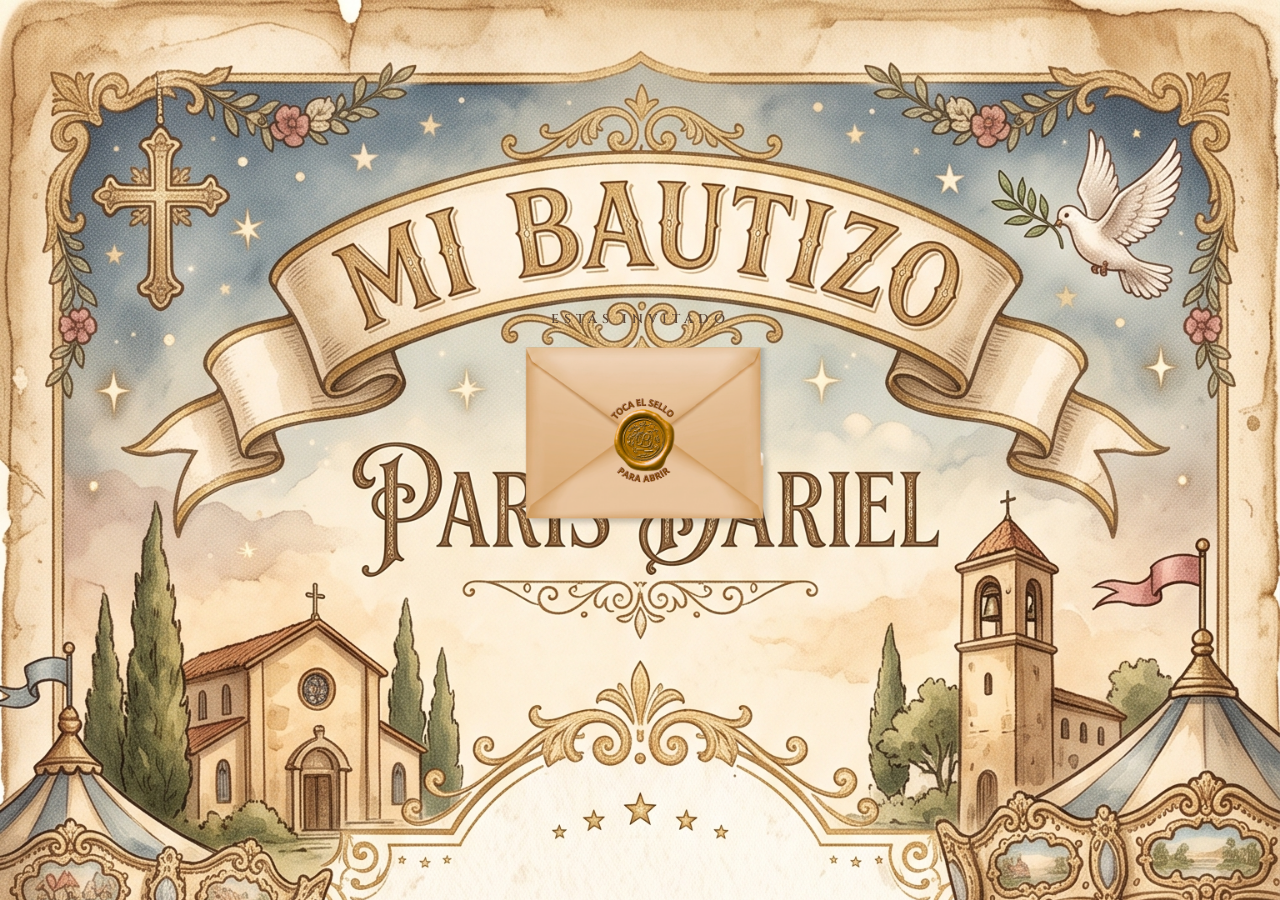
==== commit 0fd5bbb5: "Cambios vintage" ====
--- a/index.html
+++ b/index.html
@@ -17,11 +17,9 @@
     <section id="pantalla-sobre" class="portada">
         <div class="contenedor-portada-cerrada">
             <p class="pequeno">ESTÁS INVITADO</p>
-            <h1 class="titulo-script-lg">Mi Bautizo</h1>
-            <h2 class="nombre-bebe-script">Paris Dariel</h2>
 
             <div class="sobre-img-container">
-                <img id="btnAbrirSello" src="img/sobrecerrado.png" alt="Sobre Cerrado" class="img-sobre-cerrado btn-sobre-click">
+                <img id="btnAbrirSello" src="img/sobrecerradoc.png" alt="Sobre Cerrado" class="img-sobre-cerrado btn-sobre-click">
             </div>
         </div>
     </section>
@@ -30,11 +28,6 @@
     <!-- BOTONES FLOTANTES -->
     <div id="botones-flotantes" class="flotantes-container oculto">
         <button id="btnPlayFlotante" class="btn-flotante musica-btn">🔊</button>
-
-        <a href="https://wa.me/526631249150?text=Hola,%20confirmo%20mi%20asistencia%20al%20bautizo%20de%20Paris%20Dariel"
-           target="_blank" 
-           class="btn-flotante ws-btn">
-            <img src="img/wsp.png" alt="WhatsApp" class="icono-whatsapp">
         </a>
     </div>
 
@@ -43,27 +36,19 @@
     <main id="invitacion-contenido" class="oculto">
 
         <!-- SECCIÓN BIENVENIDA (MONTADA SOBRE SOBRE ABIERTO) -->
-        <section class="ventana bienvenida">
-            <div class="contenedor-sobre-abierto">
-                <img src="img/sobreabierto.png" alt="Sobre Abierto" class="img-sobre-fondo">
+       <section class="ventana bienvenida">
+            <div class="contenido-ventana" data-aos="fade-up">
+                <p class="subtitulo">UN DÍA LLENO DE AMOR Y BENDICIONES</p>
+                <h2 class="titulo-script">¡Mi Bautizo!</h2>
 
-                <div class="contenido-tarjeta-sobre" data-aos="fade-up">
-                    
-                    <!-- BIENVENIDA Y FOTO -->
-                    <p class="subtitulo">UN DÍA LLENO DE AMOR Y BENDICIONES</p>
-                    <h2 class="titulo-script">¡Mi Bautizo!</h2>
+                <div class="foto-principal">
+                    <img src="img/017.jpg" alt="Paris Dariel">
+                </div>
 
-                    <div class="foto-principal">
-                        <img src="img/017.jpg" alt="Paris Dariel">
-                    </div>
-
-                    <!-- POEMA DEBAJO DE LA TARJETA -->
-                    <p class="poema-texto">
-                        SEÑOR, HOY ME PRESENTO ANTE TI PARA SER BAÑADO. CON LA GRACIA DE TU AMOR, 
-                        TOMA MI PEQUEÑO CORAZÓN, TÓMALO EN TUS BENDITAS MANOS Y JAMÁS TE SEPARES DE MÍ.
-                    </p>
-
-                </div>
+                <p class="poema-texto">
+                    SEÑOR, HOY ME PRESENTO ANTE TI PARA SER BAÑADO. CON LA GRACIA DE TU AMOR, 
+                    TOMA MI PEQUEÑO CORAZÓN, TÓMALO EN TUS BENDITAS MANOS Y JAMÁS TE SEPARES DE MÍ.
+                </p>
             </div>
         </section>
 
@@ -97,7 +82,7 @@
 
                 <!-- TARJETA MENSAJE CON LA IMAGEN HORIZONTAL -->
                 <div class="tarjeta-mensaje-punteada" data-aos="zoom-in">
-                    <img src="img/Tarjetahorizontal.jpg" alt="Decoración" class="img-mensaje-debajo">
+                    <img src="img/Tarjetah.jpg" alt="Decoración" class="img-mensaje-debajo">
                     <p class="texto-debajo-tarjeta">¡HOY CELEBRAMOS EL BAUTIZO DE PARIS DARIEL! ✨</p>
                 </div>
             </div>
@@ -109,17 +94,17 @@
                 <h2 class="titulo-script">Detalles del evento</h2>
 
                 <div class="tarjetas-container-carrusel">
-                    <img src="img/caballo1.png" alt="Caballo Carrusel 1" class="caballo-decorativo caballo-izq">
+                    <img src="img/caballo0.png" alt="Caballo Carrusel 1" class="caballo-decorativo caballo-izq">
 
                     <a href="https://maps.app.goo.gl/Xb8QNn59E8UwnhWQ9" target="_blank" class="tarjeta-link tarjeta-ceremonia">
-                        <img src="img/ceremonia.png" alt="Ceremonia">
+                        <img src="img/ceremonia2.png" alt="Ceremonia">
                     </a>
 
                     <a href="https://maps.app.goo.gl/aA4DhUENw1uFmBGF7" target="_blank" class="tarjeta-link tarjeta-recepcion">
-                        <img src="img/recepcion.png" alt="Recepción">
+                        <img src="img/recepcion2.png" alt="Recepción">
                     </a>
 
-                    <img src="img/caballo2.png" alt="Caballo Carrusel 2" class="caballo-decorativo caballo-der">
+                    <img src="img/caballo4.png" alt="Caballo Carrusel 2" class="caballo-decorativo caballo-der">
                 </div>
             </div>
         </section>
@@ -184,11 +169,11 @@
         <!-- CONFIRMACIÓN -->
         <section class="ventana confirmacion" data-aos="fade-up">
             <div class="contenido-ventana">
-                <p class="subtitulo">TU PRESENCIA ES MUY IMPORTANTE</p>
-                <h2 class="titulo-script">🤍 ¿Nos acompañas?</h2>
-                <p>SERÁ UN DÍA MUY ESPECIAL, LLENO DE AMOR, ALEGRÍA Y BENDICIONES.</p>
+                <p class="subtitulo">Tu presencia hará este día aún más especial. 🤍</p>
+                <h2 class="titulo-script">Para ayudarnos con la organización de la recepción, te pedimos confirmar tu asistencia.
+                    Tu confirmación nos permitirá reservar tus lugares y preparar tus boletos de entrada al salón.</h2>
 
-                <a href="https://wa.me/526631249150?text=Hola,%20confirmo%20mi%20asistencia%20al%20bautizo%20de%20Paris%20Dariel"
+                <a href="https://wa.me/525543449274?text=Hola,%20confirmo%20mi%20asistencia%20al%20bautizo%20de%20Paris%20Dariel"
                    target="_blank" class="boton whatsapp">
                     🤍 CONFIRMAR ASISTENCIA
                 </a>
--- a/css/style.css
+++ b/css/style.css
@@ -14,10 +14,14 @@
 
 body {
     font-family: 'Cinzel', Georgia, serif;
-    background: url("../img/fondo.jpg") top center / 100% auto repeat-y fixed;
+    background: url("../img/fondo3.jpg") top center / 100% auto repeat-y fixed;
     color: #5c4535;
     line-height: 1.7;
     text-align: center;
+}
+
+body.fondo-abierto {
+    background-image: url("../img/fondo2.jpg");
 }
 
 .oculto {
@@ -133,18 +137,6 @@
     color: #8c6339;
 }
 
-.ws-btn {
-    background: #e8f5e9;
-    color: #2e7d32;
-}
-
-.icono-whatsapp {
-    width: 60%;
-    height: 60%;
-    object-fit: contain;
-    display: block;
-}
-
 /* =========================================
    SECCIONES Y TARJETAS PRINCIPALES
 ========================================= */
@@ -164,7 +156,7 @@
 .contenido-ventana {
     max-width: 480px;
     width: 100%;
-    background: rgba(255, 253, 249, 0.94);
+    background: rgba(250, 255, 249, 0.767);
     padding: 25px 18px;
     border-radius: 20px;
     border: 1px solid rgba(197, 180, 152, 0.4);
@@ -181,7 +173,7 @@
 
 .titulo-script {
     font-family: 'Alex Brush', cursive;
-    font-size: clamp(2.5rem, 5vw, 4rem);
+    font-size: clamp(2.5rem, 5vw, 2rem);
     color: #5c3a21;
     font-weight: normal;
 }
@@ -238,7 +230,7 @@
     max-width: 440px;
     margin: 15px auto;
     padding: 30px 15px;
-    background: #ffffff;
+    background: rgba(250, 255, 249, 0.767);
     border: 1px solid #c5b498;
     box-shadow: 0 4px 15px rgba(60, 45, 35, 0.05);
 }
@@ -481,7 +473,7 @@
 
 .tarjeta-punteada-carrusel {
     border: 2px dashed #c5b498;
-    background: rgba(255, 253, 249, 0.94);
+    background: rgba(250, 255, 249, 0.767);
     border-radius: 20px;
     padding: 25px 15px;
     max-width: 450px;
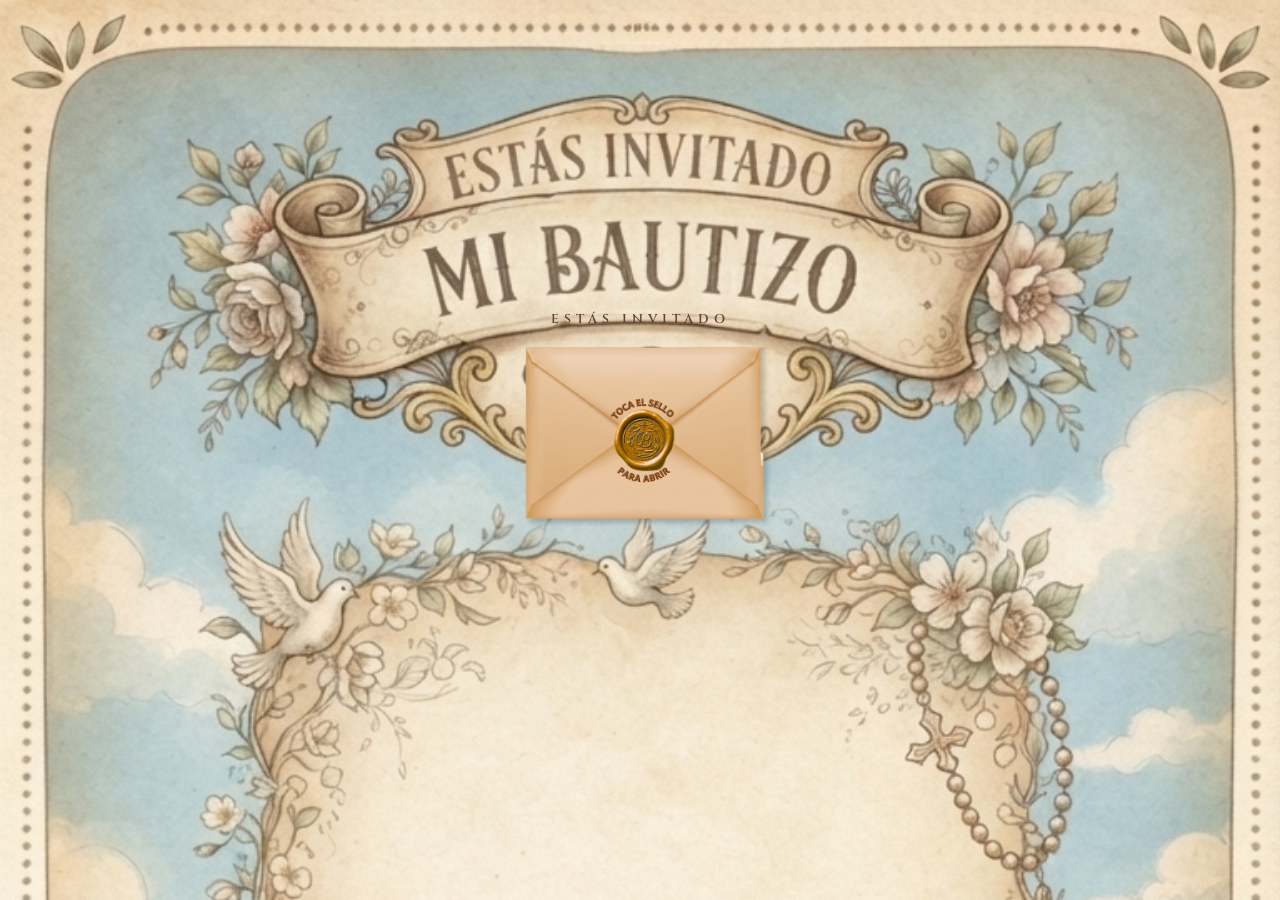
==== commit aa10b2d7: "cambios" ====
--- a/index.html
+++ b/index.html
@@ -82,7 +82,7 @@
 
                 <!-- TARJETA MENSAJE CON LA IMAGEN HORIZONTAL -->
                 <div class="tarjeta-mensaje-punteada" data-aos="zoom-in">
-                    <img src="img/Tarjetah.jpg" alt="Decoración" class="img-mensaje-debajo">
+                    <img src="img/tarjetah.jpg" alt="Decoración" class="img-mensaje-debajo">
                     <p class="texto-debajo-tarjeta">¡HOY CELEBRAMOS EL BAUTIZO DE PARIS DARIEL! ✨</p>
                 </div>
             </div>
